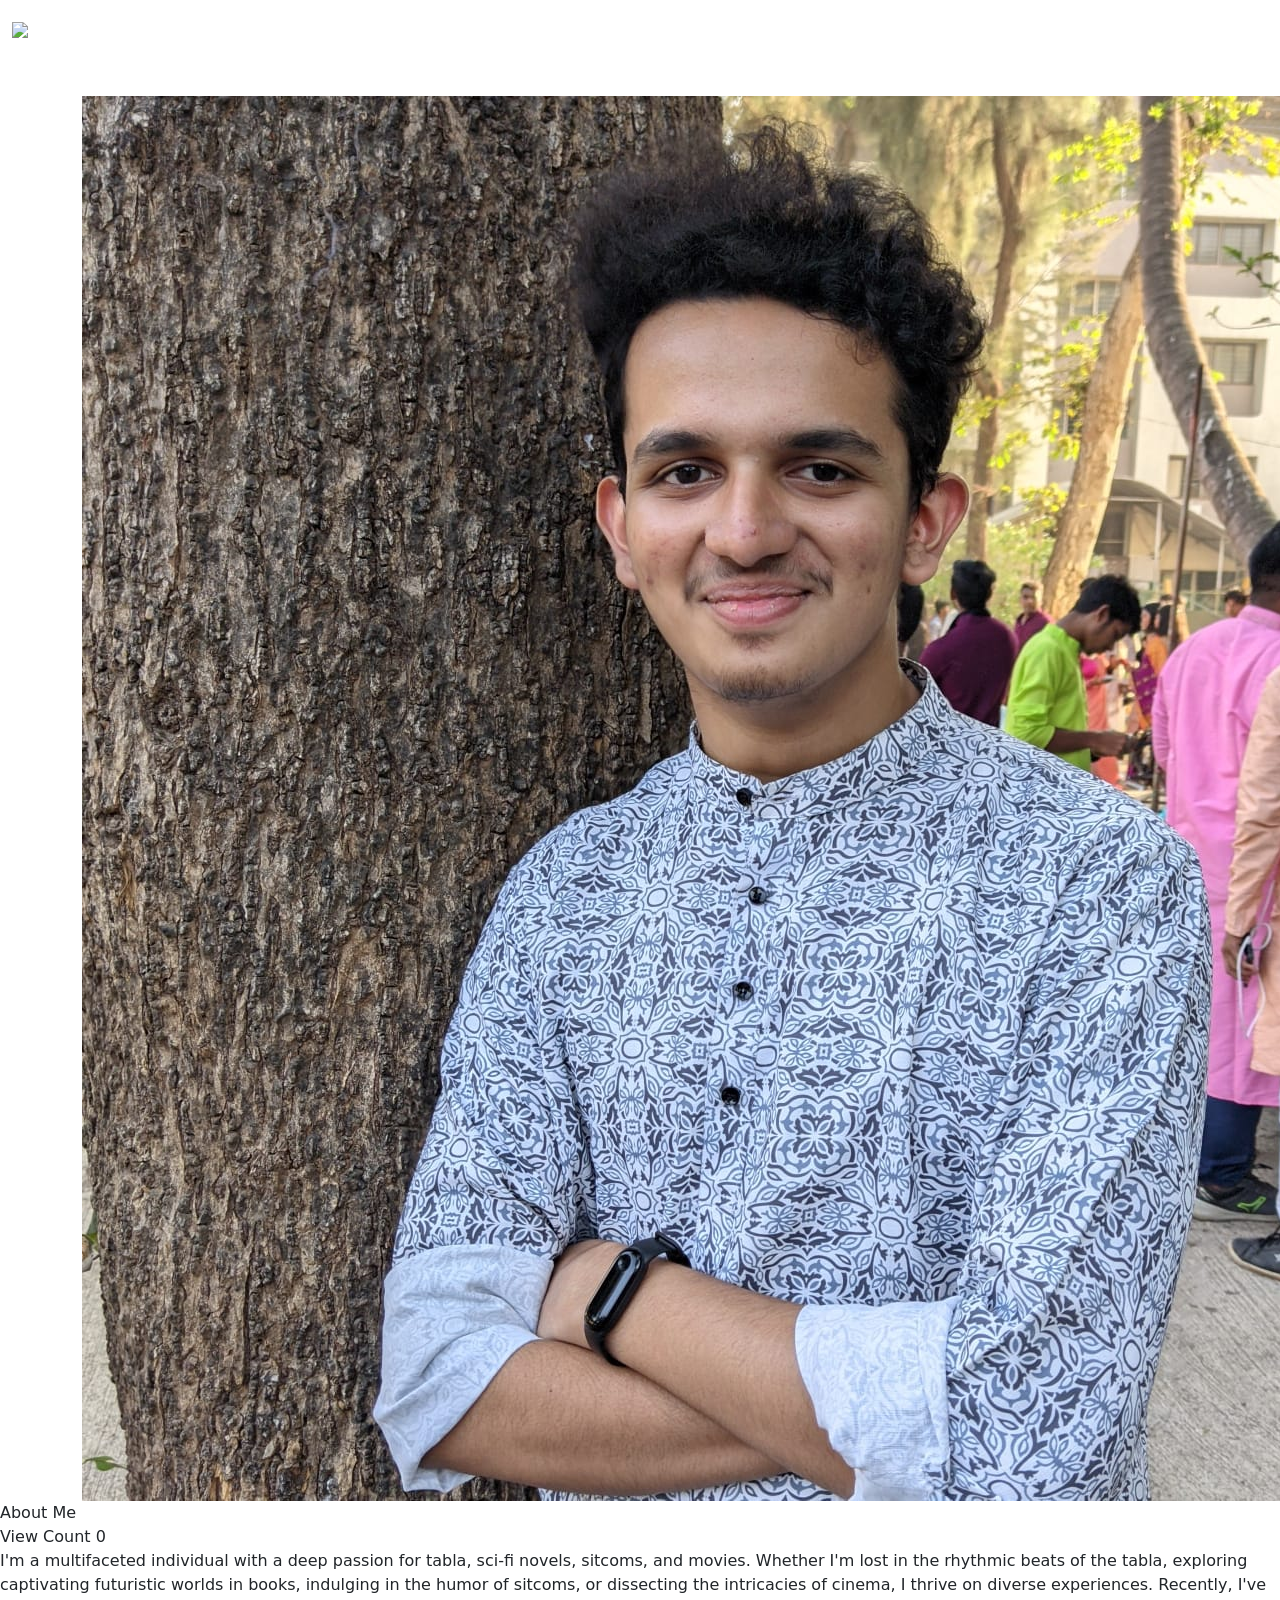
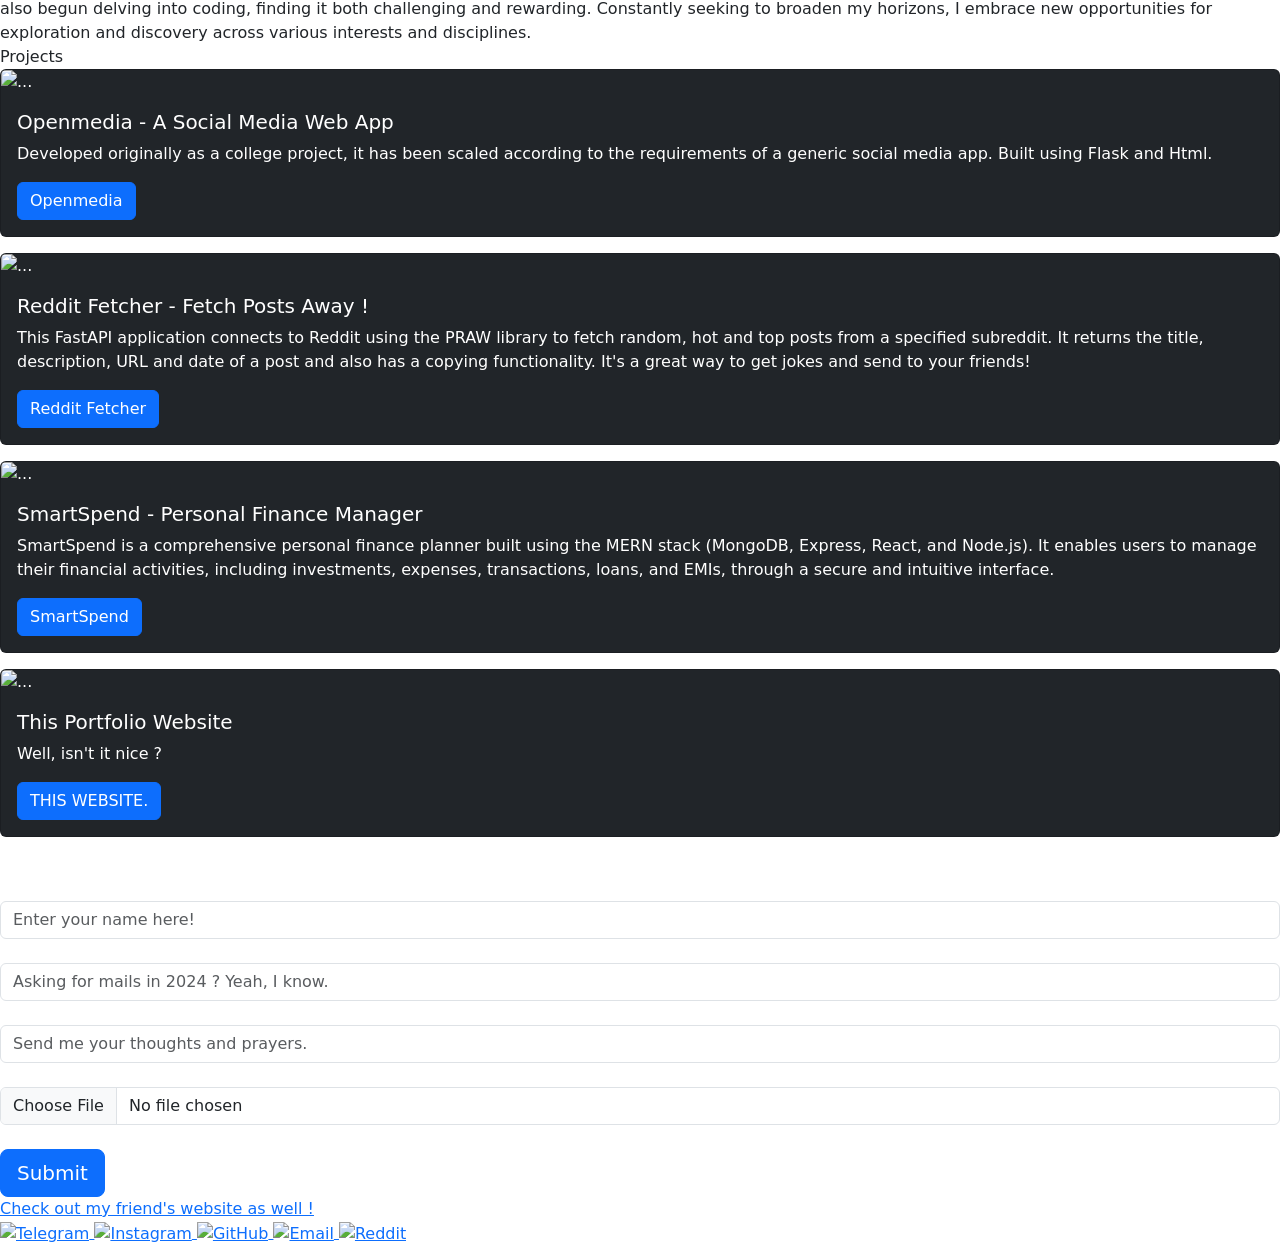
==== index.html @ b53cb377 "images : fixed broken profile" ====
<!DOCTYPE html>
<html lang="en">
<head>
    <meta charset="utf-8">
    <meta name="viewport" content="width=device-width, initial-scale=1">
    <title>Sairaj Pai - Portfolio</title>
    <link rel="icon" type="image/x-icon" href="images/favicon.png">
    <link href="https://cdn.jsdelivr.net/npm/bootstrap@5.3.3/dist/css/bootstrap.min.css" rel="stylesheet" integrity="sha384-QWTKZyjpPEjISv5WaRU9OFeRpok6YctnYmDr5pNlyT2bRjXh0JMhjY6hW+ALEwIH" crossorigin="anonymous">
    <link rel="stylesheet" href="css/style.css">
    <link rel="preconnect" href="https://fonts.googleapis.com">
    <link rel="preconnect" href="https://fonts.gstatic.com" crossorigin>
    <link href="https://fonts.googleapis.com/css2?family=Raleway:ital,wght@0,100..900;1,100..900&display=swap" rel="stylesheet">
    <link href="https://unpkg.com/aos@2.3.1/dist/aos.css" rel="stylesheet">
  </head>
<body>
    <nav class="navbar navbar-expand-lg navbar-dark fixed-top">
        <div class="container-fluid">
            <a class="navbar-brand navbar-dark" href="#"><img src="images/favicon.png" style="width: 80px; height: auto; padding: right 10px;"> Sairaj Pai's Portfolio</a>
            <button class="navbar-toggler" type="button" data-bs-toggle="collapse" data-bs-target="#navbarSupportedContent" aria-controls="navbarSupportedContent" aria-expanded="false" aria-label="Toggle navigation">
                <span class="navbar-toggler-icon"></span>
            </button>
            <div class="collapse navbar-collapse" id="navbarSupportedContent">
                <ul class="navbar-nav ms-auto mb-3 mb-lg-0">
                    <li class="nav-item">
                        <a class="nav-link" href="#projects">Projects</a>
                    </li>
                    <li class="nav-item">
                      <a class="nav-link" href="#contact">Contact</a>
                  </li>
                </ul>
            </div>
        </div>
    </nav>
    
    <div class="container mt-5 pt-5">
        <div class="d-flex align-items-center">
            <img class="profile me-3" src="images/profile.jpeg" alt="Profile">
            <div class="typing-container">
                I am <span class="typed-text"></span> 
                <span class="cursor"></span>
            </div>
        </div>
    </div>

    <div class="aboutme-container">
        <div data-aos="zoom-in" class="aboutme"> About Me</div>
        <div class="visitcounter">
					<span class="visitcounter-label">View Count </span>
					<span class="visitcounter-count" id="visitcount">0</span>
				</div>
        <div class="description">
            I'm a multifaceted individual with a deep passion for tabla, sci-fi novels, sitcoms, and movies. Whether I'm lost in the rhythmic beats of the tabla, exploring captivating futuristic worlds in books, indulging in the humor of sitcoms, or dissecting the intricacies of cinema, I thrive on diverse experiences. Recently, I've also begun delving into coding, finding it both challenging and rewarding. Constantly seeking to broaden my horizons, I embrace new opportunities for exploration and discovery across various interests and disciplines. 
        </div>
    </div>

    <div class="projects-container" id="projects">
        <div data-aos="fade-up" class="projects-title"> Projects </div>
        <div data-aos="fade-up" class="card text-white bg-dark mb-3">
            <img src="images/openmedia.png" class="card-img-top cardimage" alt="...">
            <div class="card-body">
              <h5 class="card-title">Openmedia - A Social Media Web App</h5>
              <p class="card-text">Developed originally as a college project, it has been scaled according to the requirements of a generic social media app. Built using Flask and Html.</p>
              <a href="https://openmedia-e0gvb8fzbnexafd8.centralus-01.azurewebsites.net/" class="btn btn-primary stretched-link">Openmedia</a>
            </div>
          </div>

          <div data-aos="fade-up" class="card text-white bg-dark mb-3">
            <img src="images/redditfetcher.png" class="card-img-top cardimage" alt="...">
            <div class="card-body">
              <h5 class="card-title">Reddit Fetcher - Fetch Posts Away !</h5>
              <p class="card-text"> This FastAPI application connects to Reddit using the PRAW library to fetch random, hot and top posts from a specified subreddit. It returns the title, description, URL and date of a post and also has a copying functionality. It's a great way to get jokes and send to your friends!</p>
              <a href="https://sairaj.tabcat.live/redditapi.html" class="btn btn-primary stretched-link"> Reddit Fetcher</a>
            </div>
          </div>

          <div data-aos="fade-up" class="card text-white bg-dark mb-3">
            <img src="images/smartspend1.png" class="card-img-top cardimage" alt="...">
            <div class="card-body">
              <h5 class="card-title">SmartSpend - Personal Finance Manager</h5>
              <p class="card-text">SmartSpend is a comprehensive personal finance planner built using the MERN stack (MongoDB, Express, React, and Node.js). It enables users to manage their financial activities, including investments, expenses, transactions, loans, and EMIs, through a secure and intuitive interface.</p>
              <a href="https://smartspend-h6cxb0dng5ardeef.centralindia-01.azurewebsites.net/" class="btn btn-primary stretched-link"> SmartSpend </a>
            </div>
          </div>

          <div data-aos="fade-up" class="card text-white bg-dark mb-3">
            <img src="images/websitepic.png" class="card-img-top cardimage" alt="...">
            <div class="card-body">
              <h5 class="card-title">This Portfolio Website</h5>
              <p class="card-text">Well, isn't it nice ?</p>
              <a href="https://sairaj.tabcat.live" class="btn btn-primary stretched-link"> THIS WEBSITE.</a>   
            </div>
          </div>

    </div>

    <div class="contents-container text-white " id="contact">
        <div class="contents-title" data-aos="zoom-in"> Contact </div>
        <form name="myForm" onsubmit="validateForm(); return false">
        <div class="form-row">
          <div class="col-auto text-start">
            <label for="validationDefault01">Name</label>
            <input type="text" class="form-control text-start" id="name" placeholder="Enter your name here!"required>
          </div>
          <div class="col-auto text-start">
            <label for="validationDefault02">Email</label>
            <input type="email" class="form-control text-start" id="email" placeholder="Asking for mails in 2024 ? Yeah, I know.">
          </div>
          </div>
          <div class="form-group text-start">
            <label for="exampleFormControlInput1">Message</label>
            <input type="text" class="form-control text-start" id="message" placeholder="Send me your thoughts and prayers."required>
          </div>
          <div class="form-group text-start">
            <label for="file"> Attach a File </label>
            <input type="file" class="form-control text-start" id="filename" name="filename" placeholder="Send me any documents to review!">
          </div>
          <br>
          <input class="submitbutton btn btn-primary btn-lg btn-block" type="submit" value="Submit">
        </form>
    </div>

        <footer class="socialmedia-tray">
          <div class="website-mention">
            <a href="https://frost2k5.is-a.dev"> Check out my friend's website as well !</a>
          </div>
          <div class="socialmedia-icons">
            <a href="https://t.me/relativesciencx">
              <img src="images/teleicon.svg" alt="Telegram">
            </a>
            <a href="https://instagram.com/the.tablaplayer" target="_blank" rel="noopener noreferrer">
              <img src="images/instaicon.svg" alt="Instagram">
            </a>
            <a href="https://github.com/gegendepressed" target="_blank" rel="noopener noreferrer">
              <img src="images/giticon.svg" alt="GitHub">
            </a>
            <a href="mailto:sairaj09pai@gmail.com">
              <img src="images/mailicon.svg" alt="Email">
            </a>
            <a href="https://reddit.com/u/thetablaplayer" target="_blank" rel="noopener noreferrer">
              <img src="images/redditicon.svg" alt="Reddit">
            </a>
          </div>

        </footer>
        

    <script src="https://unpkg.com/aos@2.3.1/dist/aos.js"></script>
      <script>
        AOS.init();
      </script>
    <script src="js/script.js"></script>
    <script src="https://cdn.jsdelivr.net/npm/bootstrap@5.3.3/dist/js/bootstrap.bundle.min.js" integrity="sha384-YvpcrYf0tY3lHB60NNkmXc5s9fDVZLESaAA55NDzOxhy9GkcIdslK1eN7N6jIeHz" crossorigin="anonymous"></script></body>
</html>
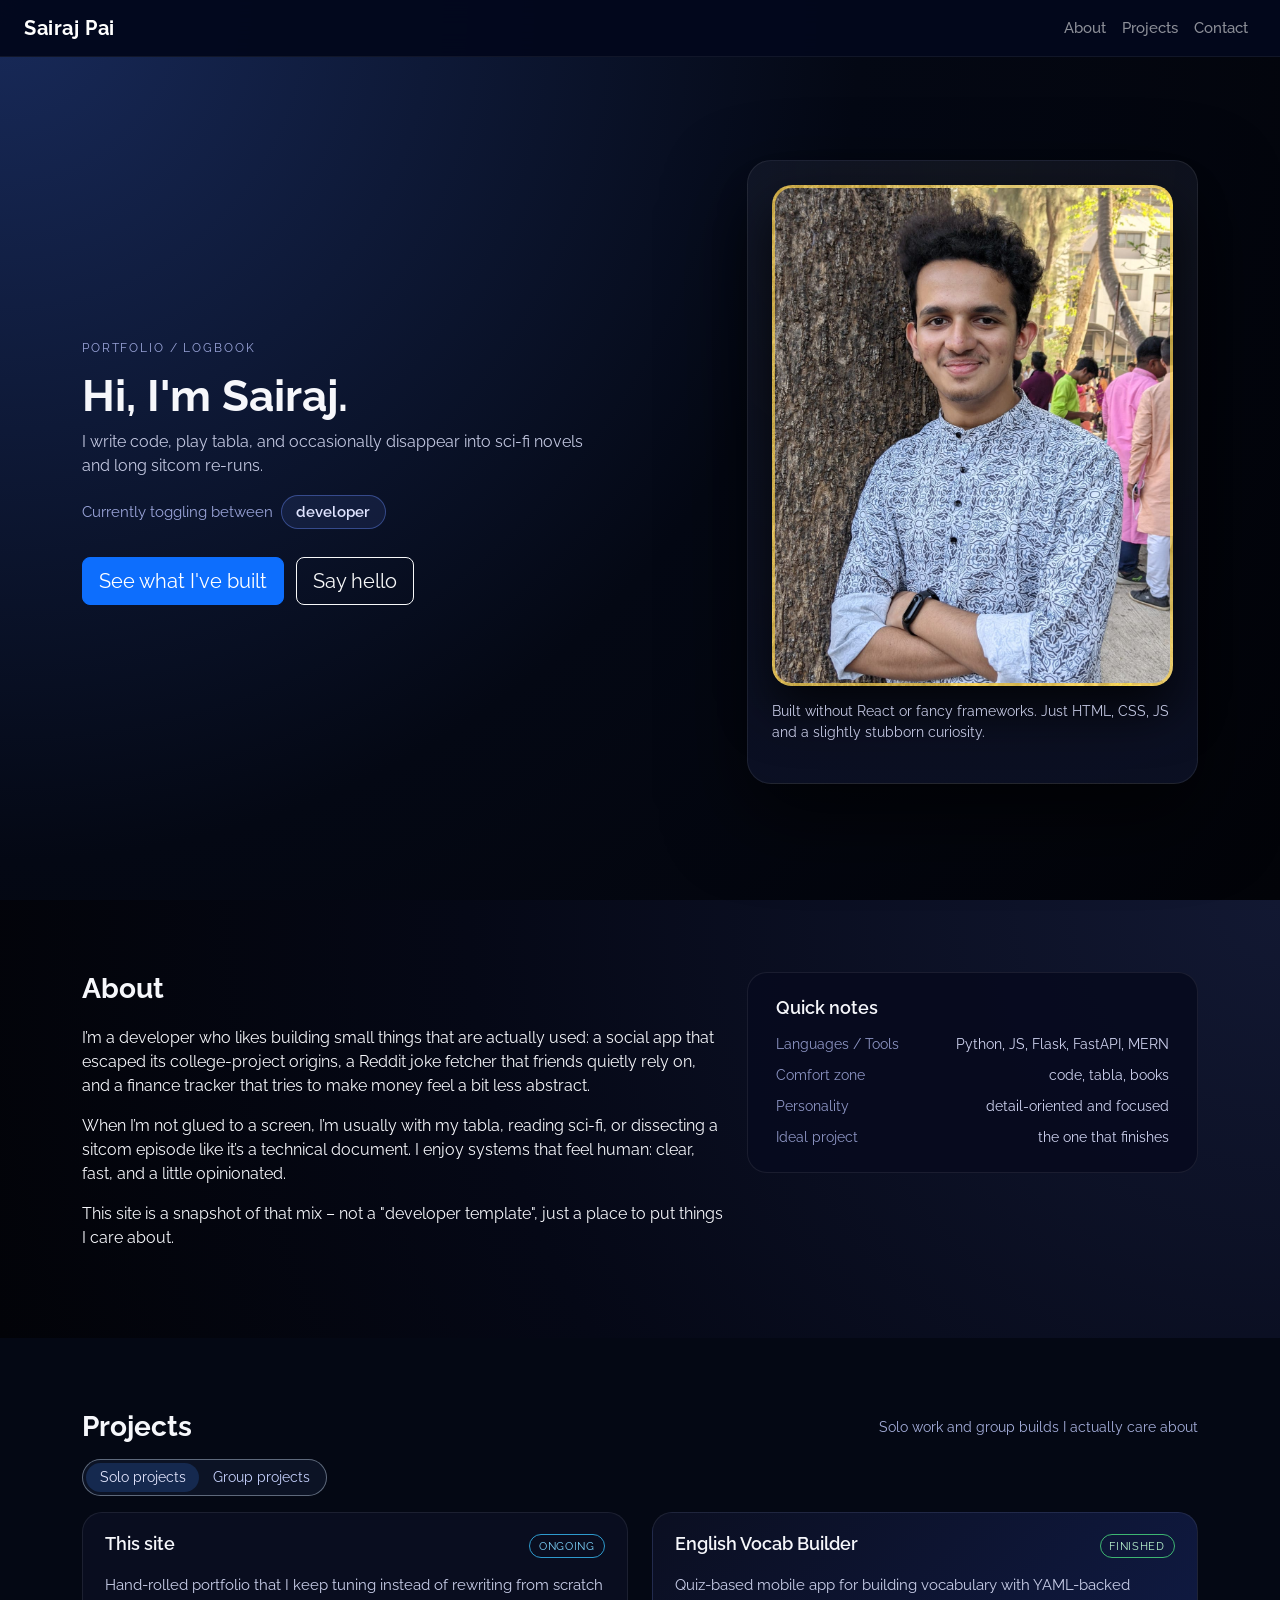
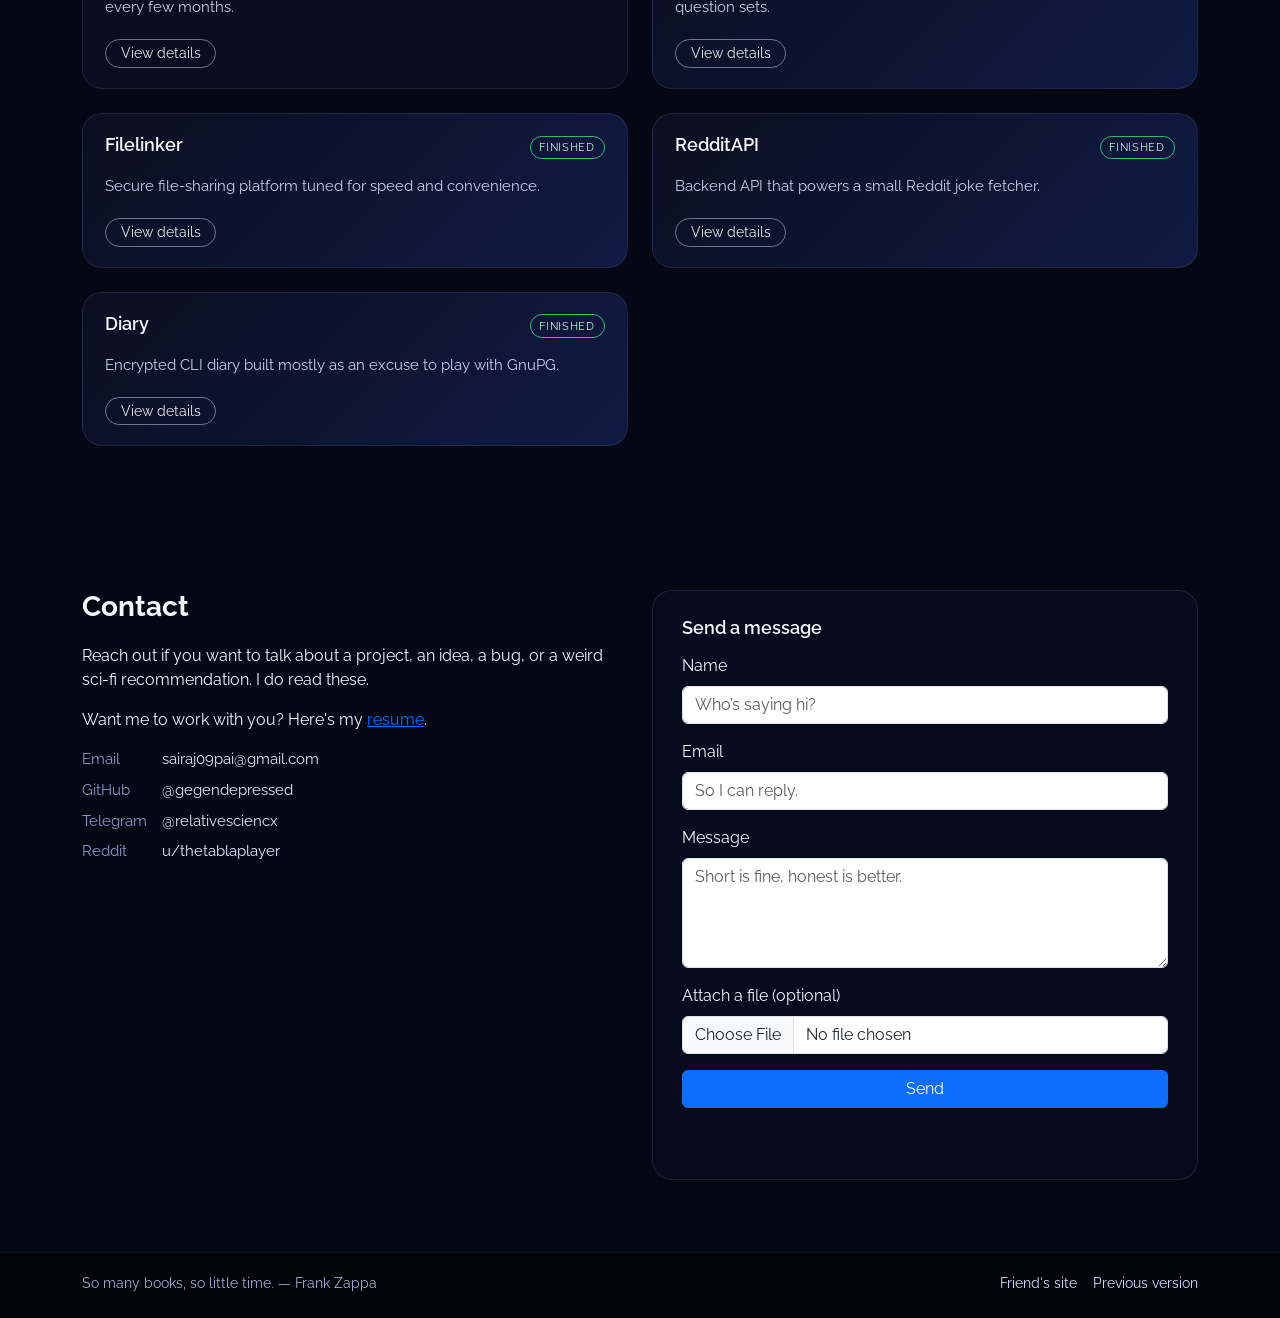
==== commit 22d2071f: "modernised look, messages to be fixed later" ====
--- a/index.html
+++ b/index.html
@@ -1,153 +1,327 @@
 <!DOCTYPE html>
 <html lang="en">
 <head>
-    <meta charset="utf-8">
-    <meta name="viewport" content="width=device-width, initial-scale=1">
-    <title>Sairaj Pai - Portfolio</title>
-    <link rel="icon" type="image/x-icon" href="images/favicon.png">
-    <link href="https://cdn.jsdelivr.net/npm/bootstrap@5.3.3/dist/css/bootstrap.min.css" rel="stylesheet" integrity="sha384-QWTKZyjpPEjISv5WaRU9OFeRpok6YctnYmDr5pNlyT2bRjXh0JMhjY6hW+ALEwIH" crossorigin="anonymous">
-    <link rel="stylesheet" href="css/style.css">
-    <link rel="preconnect" href="https://fonts.googleapis.com">
-    <link rel="preconnect" href="https://fonts.gstatic.com" crossorigin>
-    <link href="https://fonts.googleapis.com/css2?family=Raleway:ital,wght@0,100..900;1,100..900&display=swap" rel="stylesheet">
-    <link href="https://unpkg.com/aos@2.3.1/dist/aos.css" rel="stylesheet">
-  </head>
+  <meta charset="utf-8" />
+  <meta name="viewport" content="width=device-width, initial-scale=1" />
+  <title>Sairaj Pai</title>
+  <link rel="icon" type="image/x-icon" href="old/v2/images/favicon.png" />
+
+  <!-- Fonts & CSS -->
+  <link rel="preconnect" href="https://fonts.googleapis.com" />
+  <link rel="preconnect" href="https://fonts.gstatic.com" crossorigin />
+  <link href="https://fonts.googleapis.com/css2?family=Raleway:wght@300;400;600;700&display=swap" rel="stylesheet" />
+  <link href="https://cdn.jsdelivr.net/npm/bootstrap@5.3.3/dist/css/bootstrap.min.css" rel="stylesheet" crossorigin="anonymous" />
+  <link rel="stylesheet" href="css/main.css" />
+</head>
 <body>
-    <nav class="navbar navbar-expand-lg navbar-dark fixed-top">
-        <div class="container-fluid">
-            <a class="navbar-brand navbar-dark" href="#"><img src="images/favicon.png" style="width: 80px; height: auto; padding: right 10px;"> Sairaj Pai's Portfolio</a>
-            <button class="navbar-toggler" type="button" data-bs-toggle="collapse" data-bs-target="#navbarSupportedContent" aria-controls="navbarSupportedContent" aria-expanded="false" aria-label="Toggle navigation">
-                <span class="navbar-toggler-icon"></span>
-            </button>
-            <div class="collapse navbar-collapse" id="navbarSupportedContent">
-                <ul class="navbar-nav ms-auto mb-3 mb-lg-0">
-                    <li class="nav-item">
-                        <a class="nav-link" href="#projects">Projects</a>
-                    </li>
-                    <li class="nav-item">
-                      <a class="nav-link" href="#contact">Contact</a>
-                  </li>
-                </ul>
+  <header class="sp-header">
+    <nav class="navbar navbar-expand-md navbar-dark sp-navbar fixed-top">
+      <div class="container-fluid px-3 px-md-4">
+        <a class="navbar-brand" href="#top">Sairaj Pai</a>
+        <button class="navbar-toggler" type="button" data-bs-toggle="collapse" data-bs-target="#navContent" aria-controls="navContent" aria-expanded="false" aria-label="Toggle navigation">
+          <span class="navbar-toggler-icon"></span>
+        </button>
+        <div class="collapse navbar-collapse" id="navContent">
+          <ul class="navbar-nav ms-auto mb-2 mb-md-0">
+            <li class="nav-item"><a class="nav-link" href="#about">About</a></li>
+            <li class="nav-item"><a class="nav-link" href="#work">Projects</a></li>
+            <li class="nav-item"><a class="nav-link" href="#contact">Contact</a></li>
+          </ul>
+        </div>
+      </div>
+    </nav>
+
+    <section id="top" class="sp-hero container">
+      <div class="row align-items-center g-4">
+        <div class="col-12 col-md-6 text-center text-md-start">
+          <p class="sp-eyebrow">portfolio / logbook</p>
+          <h1 class="sp-hero-title">Hi, I'm Sairaj.</h1>
+          <p class="sp-hero-subtitle">
+            I write code, play tabla, and occasionally disappear into sci‑fi novels and long sitcom re‑runs.
+          </p>
+          <p class="sp-hero-rotator">
+            <span class="sp-hero-label">Currently toggling between</span>
+            <span class="sp-hero-chip" id="identity-rotator">developer</span>
+          </p>
+          <div class="sp-hero-actions">
+            <a href="#work" class="btn btn-primary btn-lg">See what I've built</a>
+            <a href="#contact" class="btn btn-outline-light btn-lg">Say hello</a>
+          </div>
+        </div>
+        <div class="col-12 col-md-5 offset-md-1">
+          <div class="sp-portrait-card">
+            <div class="sp-portrait"></div>
+            <p class="sp-portrait-note">
+              Built without React or fancy frameworks. Just HTML, CSS, JS and a slightly stubborn curiosity.
+            </p>
+          </div>
+        </div>
+      </div>
+    </section>
+  </header>
+
+  <main>
+    <section id="about" class="sp-section sp-section-alt">
+      <div class="container">
+        <div class="row g-4 align-items-start">
+          <div class="col-12 col-lg-7">
+            <h2 class="sp-section-title">About</h2>
+            <p>
+              I’m a developer who likes building small things that are actually used: a social app that escaped its
+              college‑project origins, a Reddit joke fetcher that friends quietly rely on, and a finance tracker that
+              tries to make money feel a bit less abstract.
+            </p>
+            <p>
+              When I’m not glued to a screen, I’m usually with my tabla, reading sci‑fi, or dissecting a sitcom episode
+              like it’s a technical document. I enjoy systems that feel human: clear, fast, and a little opinionated.
+            </p>
+            <p>
+              This site is a snapshot of that mix – not a "developer template", just a place to put things I care
+              about.
+            </p>
+          </div>
+          <div class="col-12 col-lg-5">
+            <div class="sp-facts-card">
+              <h3 class="sp-facts-title">Quick notes</h3>
+              <ul class="sp-facts-list">
+                <li><span>Languages / Tools</span><span>Python, JS, Flask, FastAPI, MERN</span></li>
+                <li><span>Comfort zone</span><span>code, tabla, books</span></li>
+                <li><span>Personality</span><span>detail‑oriented and focused</span></li>
+                <li><span>Ideal project</span><span>the one that finishes</span></li>
+              </ul>
             </div>
-        </div>
-    </nav>
-    
-    <div class="container mt-5 pt-5">
-        <div class="d-flex align-items-center">
-            <img class="profile me-3" src="images/profile.jpeg" alt="Profile">
-            <div class="typing-container">
-                I am <span class="typed-text"></span> 
-                <span class="cursor"></span>
+          </div>
+        </div>
+      </div>
+    </section>
+
+    <section id="work" class="sp-section">
+      <div class="container">
+        <div class="d-flex justify-content-between align-items-center mb-3 flex-wrap gap-2">
+          <h2 class="sp-section-title mb-0">Projects</h2>
+          <span class="sp-section-tag">Solo work and group builds I actually care about</span>
+        </div>
+
+        <div class="sp-project-toggle mb-3">
+          <button type="button" class="sp-toggle-btn sp-toggle-btn--active" data-target="solo">Solo projects</button>
+          <button type="button" class="sp-toggle-btn" data-target="group">Group projects</button>
+        </div>
+
+        <div class="sp-project-slider">
+          <div id="projects-solo" class="sp-project-group sp-project-group--active">
+            <div class="row g-4">
+              <div class="col-12 col-md-6">
+                <article class="sp-project-card sp-project-card--subtle sp-project-card--clickable" data-project-id="this-site">
+                  <header class="sp-project-header">
+                    <h3 class="sp-project-title">This site</h3>
+                    <span class="sp-status-pill sp-status-pill--ongoing">Ongoing</span>
+                  </header>
+                  <p class="sp-project-body">
+                    Hand-rolled portfolio that I keep tuning instead of rewriting from scratch every few months.
+                  </p>
+                  <button type="button" class="sp-project-open">View details</button>
+                </article>
+              </div>
+
+              <div class="col-12 col-md-6">
+                <article class="sp-project-card sp-project-card--clickable" data-project-id="english-vocab">
+                  <header class="sp-project-header">
+                    <h3 class="sp-project-title">English Vocab Builder</h3>
+                    <span class="sp-status-pill sp-status-pill--finished">Finished</span>
+                  </header>
+                  <p class="sp-project-body">
+                    Quiz-based mobile app for building vocabulary with YAML-backed question sets.
+                  </p>
+                  <button type="button" class="sp-project-open">View details</button>
+                </article>
+              </div>
+
+              <div class="col-12 col-md-6">
+                <article class="sp-project-card sp-project-card--clickable" data-project-id="filelinker">
+                  <header class="sp-project-header">
+                    <h3 class="sp-project-title">Filelinker</h3>
+                    <span class="sp-status-pill sp-status-pill--finished">Finished</span>
+                  </header>
+                  <p class="sp-project-body">
+                    Secure file-sharing platform tuned for speed and convenience.
+                  </p>
+                  <button type="button" class="sp-project-open">View details</button>
+                </article>
+              </div>
+
+              <div class="col-12 col-md-6">
+                <article class="sp-project-card sp-project-card--clickable" data-project-id="redditapi">
+                  <header class="sp-project-header">
+                    <h3 class="sp-project-title">RedditAPI</h3>
+                    <span class="sp-status-pill sp-status-pill--finished">Finished</span>
+                  </header>
+                  <p class="sp-project-body">
+                    Backend API that powers a small Reddit joke fetcher.
+                  </p>
+                  <button type="button" class="sp-project-open">View details</button>
+                </article>
+              </div>
+
+              <div class="col-12 col-md-6">
+                <article class="sp-project-card sp-project-card--clickable" data-project-id="diary">
+                  <header class="sp-project-header">
+                    <h3 class="sp-project-title">Diary</h3>
+                    <span class="sp-status-pill sp-status-pill--finished">Finished</span>
+                  </header>
+                  <p class="sp-project-body">
+                    Encrypted CLI diary built mostly as an excuse to play with GnuPG.
+                  </p>
+                  <button type="button" class="sp-project-open">View details</button>
+                </article>
+              </div>
             </div>
-        </div>
+          </div>
+
+          <div id="projects-group" class="sp-project-group">
+            <div class="row g-4">
+              <div class="col-12 col-md-6">
+                <article class="sp-project-card sp-project-card--clickable" data-project-id="readnexus">
+                  <header class="sp-project-header">
+                    <h3 class="sp-project-title">ReadNexus</h3>
+                    <span class="sp-status-pill sp-status-pill--finished">Finished</span>
+                  </header>
+                  <p class="sp-project-body">
+                    Book recommendation system built over a large catalogue using semantic search and collaborative
+                    filtering.
+                  </p>
+                  <button type="button" class="sp-project-open">View details</button>
+                </article>
+              </div>
+
+              <div class="col-12 col-md-6">
+                <article class="sp-project-card sp-project-card--clickable" data-project-id="exposehost">
+                  <header class="sp-project-header">
+                    <h3 class="sp-project-title">ExposeHost</h3>
+                    <span class="sp-status-pill sp-status-pill--ongoing">Ongoing</span>
+                  </header>
+                  <p class="sp-project-body">
+                    Coming soon.
+                  </p>
+                  <button type="button" class="sp-project-open">View details</button>
+                </article>
+              </div>
+
+              <div class="col-12 col-md-6">
+                <article class="sp-project-card sp-project-card--clickable" data-project-id="smartspend">
+                  <header class="sp-project-header">
+                    <h3 class="sp-project-title">SmartSpend</h3>
+                    <span class="sp-status-pill sp-status-pill--finished">Finished</span>
+                  </header>
+                  <p class="sp-project-body">
+                    Group-built personal finance manager with a MERN stack backend and real-time UI.
+                  </p>
+                  <button type="button" class="sp-project-open">View details</button>
+                </article>
+              </div>
+
+              <div class="col-12 col-md-6">
+                <article class="sp-project-card sp-project-card--clickable" data-project-id="openmedia">
+                  <header class="sp-project-header">
+                    <h3 class="sp-project-title">Openmedia</h3>
+                    <span class="sp-status-pill sp-status-pill--finished">Finished</span>
+                  </header>
+                  <p class="sp-project-body">
+                    Media management and social app that started in college and refused to stay a toy.
+                  </p>
+                  <button type="button" class="sp-project-open">View details</button>
+                </article>
+              </div>
+            </div>
+          </div>
+        </div>
+      </div>
+    </section>
+
+    <section id="contact" class="sp-section">
+      <div class="container">
+        <div class="row g-4">
+          <div class="col-12 col-lg-6">
+            <h2 class="sp-section-title">Contact</h2>
+            <p>
+              Reach out if you want to talk about a project, an idea, a bug, or a weird sci‑fi recommendation. I do
+              read these.
+            </p>
+            <p class="sp-contact-resume">
+              Want me to work with you? Here's my <a href="assets/Sairaj_Pai-Resume.pdf" target="_blank" rel="noopener noreferrer">resume</a>.
+            </p>
+            <ul class="sp-contact-list">
+              <li><span>Email</span><a href="mailto:sairaj09pai@gmail.com">sairaj09pai@gmail.com</a></li>
+              <li><span>GitHub</span><a href="https://github.com/gegendepressed" target="_blank" rel="noopener noreferrer">@gegendepressed</a></li>
+              <li><span>Telegram</span><a href="https://t.me/relativesciencx" target="_blank" rel="noopener noreferrer">@relativesciencx</a></li>
+              <li><span>Reddit</span><a href="https://reddit.com/u/thetablaplayer" target="_blank" rel="noopener noreferrer">u/thetablaplayer</a></li>
+            </ul>
+          </div>
+          <div class="col-12 col-lg-6">
+            <div class="sp-form-card">
+              <h3 class="sp-form-title">Send a message</h3>
+              <form id="contact-form" novalidate>
+                <div class="mb-3">
+                  <label for="name" class="form-label">Name</label>
+                  <input type="text" id="name" name="name" class="form-control" placeholder="Who’s saying hi?" required />
+                </div>
+                <div class="mb-3">
+                  <label for="email" class="form-label">Email</label>
+                  <input type="email" id="email" name="email" class="form-control" placeholder="So I can reply." />
+                </div>
+                <div class="mb-3">
+                  <label for="message" class="form-label">Message</label>
+                  <textarea id="message" name="message" rows="4" class="form-control" placeholder="Short is fine, honest is better." required></textarea>
+                </div>
+                <div class="mb-3">
+                  <label for="file" class="form-label">Attach a file (optional)</label>
+                  <input type="file" id="file" name="file" class="form-control" />
+                </div>
+                <button type="submit" class="btn btn-primary w-100" id="contact-submit">Send</button>
+                <p class="sp-form-status" id="form-status" aria-live="polite"></p>
+              </form>
+            </div>
+          </div>
+        </div>
+      </div>
+    </section>
+  </main>
+
+  <div class="sp-modal-backdrop" id="project-modal" hidden>
+    <div class="sp-modal" role="dialog" aria-modal="true" aria-labelledby="project-modal-title">
+      <button type="button" class="sp-modal-close" id="project-modal-close" aria-label="Close project details">×</button>
+      <header class="sp-modal-header">
+        <h2 id="project-modal-title" class="sp-modal-title"></h2>
+        <span id="project-modal-status" class="sp-status-pill"></span>
+      </header>
+      <div class="sp-modal-main">
+        <div class="sp-modal-info">
+          <p id="project-modal-period" class="sp-modal-period"></p>
+          <p id="project-modal-tech" class="sp-modal-tech"></p>
+          <ul id="project-modal-points" class="sp-modal-list"></ul>
+          <div class="sp-modal-actions">
+            <a id="project-modal-live" class="btn btn-sm btn-primary" href="#" target="_blank" rel="noopener noreferrer" hidden>Open live app</a>
+            <a id="project-modal-code" class="btn btn-sm btn-outline-light" href="#" target="_blank" rel="noopener noreferrer" hidden>View code</a>
+            <a id="project-modal-extra" class="btn btn-sm btn-outline-light" href="#" target="_blank" rel="noopener noreferrer" hidden>Project page</a>
+          </div>
+        </div>
+        <div id="project-modal-frame-wrapper" class="sp-modal-frame-wrapper" hidden>
+          <iframe id="project-modal-frame" title="Project preview" loading="lazy"></iframe>
+        </div>
+      </div>
     </div>
-
-    <div class="aboutme-container">
-        <div data-aos="zoom-in" class="aboutme"> About Me</div>
-        <div class="visitcounter">
-					<span class="visitcounter-label">View Count </span>
-					<span class="visitcounter-count" id="visitcount">0</span>
-				</div>
-        <div class="description">
-            I'm a multifaceted individual with a deep passion for tabla, sci-fi novels, sitcoms, and movies. Whether I'm lost in the rhythmic beats of the tabla, exploring captivating futuristic worlds in books, indulging in the humor of sitcoms, or dissecting the intricacies of cinema, I thrive on diverse experiences. Recently, I've also begun delving into coding, finding it both challenging and rewarding. Constantly seeking to broaden my horizons, I embrace new opportunities for exploration and discovery across various interests and disciplines. 
-        </div>
+  </div>
+
+  <footer class="sp-footer">
+    <div class="container d-flex flex-column flex-md-row align-items-center justify-content-between gap-3">
+      <p class="mb-0 sp-footer-text" id="footer-quote"></p>
+      <div class="sp-footer-links">
+        <a href="https://frost2k5.is-a.dev" target="_blank" rel="noopener noreferrer">Friend's site</a>
+        <a href="/old/v2/index.html" target="_blank" rel="noopener noreferrer">Previous version</a>
+      </div>
     </div>
-
-    <div class="projects-container" id="projects">
-        <div data-aos="fade-up" class="projects-title"> Projects </div>
-        <div data-aos="fade-up" class="card text-white bg-dark mb-3">
-            <img src="images/openmedia.png" class="card-img-top cardimage" alt="...">
-            <div class="card-body">
-              <h5 class="card-title">Openmedia - A Social Media Web App</h5>
-              <p class="card-text">Developed originally as a college project, it has been scaled according to the requirements of a generic social media app. Built using Flask and Html.</p>
-              <a href="https://openmedia-e0gvb8fzbnexafd8.centralus-01.azurewebsites.net/" class="btn btn-primary stretched-link">Openmedia</a>
-            </div>
-          </div>
-
-          <div data-aos="fade-up" class="card text-white bg-dark mb-3">
-            <img src="images/redditfetcher.png" class="card-img-top cardimage" alt="...">
-            <div class="card-body">
-              <h5 class="card-title">Reddit Fetcher - Fetch Posts Away !</h5>
-              <p class="card-text"> This FastAPI application connects to Reddit using the PRAW library to fetch random, hot and top posts from a specified subreddit. It returns the title, description, URL and date of a post and also has a copying functionality. It's a great way to get jokes and send to your friends!</p>
-              <a href="https://sairaj.tabcat.live/redditapi.html" class="btn btn-primary stretched-link"> Reddit Fetcher</a>
-            </div>
-          </div>
-
-          <div data-aos="fade-up" class="card text-white bg-dark mb-3">
-            <img src="images/smartspend1.png" class="card-img-top cardimage" alt="...">
-            <div class="card-body">
-              <h5 class="card-title">SmartSpend - Personal Finance Manager</h5>
-              <p class="card-text">SmartSpend is a comprehensive personal finance planner built using the MERN stack (MongoDB, Express, React, and Node.js). It enables users to manage their financial activities, including investments, expenses, transactions, loans, and EMIs, through a secure and intuitive interface.</p>
-              <a href="https://smartspend-h6cxb0dng5ardeef.centralindia-01.azurewebsites.net/" class="btn btn-primary stretched-link"> SmartSpend </a>
-            </div>
-          </div>
-
-          <div data-aos="fade-up" class="card text-white bg-dark mb-3">
-            <img src="images/websitepic.png" class="card-img-top cardimage" alt="...">
-            <div class="card-body">
-              <h5 class="card-title">This Portfolio Website</h5>
-              <p class="card-text">Well, isn't it nice ?</p>
-              <a href="https://sairaj.tabcat.live" class="btn btn-primary stretched-link"> THIS WEBSITE.</a>   
-            </div>
-          </div>
-
-    </div>
-
-    <div class="contents-container text-white " id="contact">
-        <div class="contents-title" data-aos="zoom-in"> Contact </div>
-        <form name="myForm" onsubmit="validateForm(); return false">
-        <div class="form-row">
-          <div class="col-auto text-start">
-            <label for="validationDefault01">Name</label>
-            <input type="text" class="form-control text-start" id="name" placeholder="Enter your name here!"required>
-          </div>
-          <div class="col-auto text-start">
-            <label for="validationDefault02">Email</label>
-            <input type="email" class="form-control text-start" id="email" placeholder="Asking for mails in 2024 ? Yeah, I know.">
-          </div>
-          </div>
-          <div class="form-group text-start">
-            <label for="exampleFormControlInput1">Message</label>
-            <input type="text" class="form-control text-start" id="message" placeholder="Send me your thoughts and prayers."required>
-          </div>
-          <div class="form-group text-start">
-            <label for="file"> Attach a File </label>
-            <input type="file" class="form-control text-start" id="filename" name="filename" placeholder="Send me any documents to review!">
-          </div>
-          <br>
-          <input class="submitbutton btn btn-primary btn-lg btn-block" type="submit" value="Submit">
-        </form>
-    </div>
-
-        <footer class="socialmedia-tray">
-          <div class="website-mention">
-            <a href="https://frost2k5.is-a.dev"> Check out my friend's website as well !</a>
-          </div>
-          <div class="socialmedia-icons">
-            <a href="https://t.me/relativesciencx">
-              <img src="images/teleicon.svg" alt="Telegram">
-            </a>
-            <a href="https://instagram.com/the.tablaplayer" target="_blank" rel="noopener noreferrer">
-              <img src="images/instaicon.svg" alt="Instagram">
-            </a>
-            <a href="https://github.com/gegendepressed" target="_blank" rel="noopener noreferrer">
-              <img src="images/giticon.svg" alt="GitHub">
-            </a>
-            <a href="mailto:sairaj09pai@gmail.com">
-              <img src="images/mailicon.svg" alt="Email">
-            </a>
-            <a href="https://reddit.com/u/thetablaplayer" target="_blank" rel="noopener noreferrer">
-              <img src="images/redditicon.svg" alt="Reddit">
-            </a>
-          </div>
-
-        </footer>
-        
-
-    <script src="https://unpkg.com/aos@2.3.1/dist/aos.js"></script>
-      <script>
-        AOS.init();
-      </script>
-    <script src="js/script.js"></script>
-    <script src="https://cdn.jsdelivr.net/npm/bootstrap@5.3.3/dist/js/bootstrap.bundle.min.js" integrity="sha384-YvpcrYf0tY3lHB60NNkmXc5s9fDVZLESaAA55NDzOxhy9GkcIdslK1eN7N6jIeHz" crossorigin="anonymous"></script></body>
+  </footer>
+
+  <script src="https://cdn.jsdelivr.net/npm/bootstrap@5.3.3/dist/js/bootstrap.bundle.min.js" crossorigin="anonymous"></script>
+  <script src="js/main.js"></script>
+</body>
 </html>
--- a/css/main.css
+++ b/css/main.css
@@ -0,0 +1,567 @@
+body {
+  margin: 0;
+  font-family: "Raleway", system-ui, -apple-system, BlinkMacSystemFont, "Segoe UI", sans-serif;
+  background: #040814;
+  color: #f6f7fb;
+}
+
+.sp-header {
+  background: radial-gradient(circle at top left, #182a5a 0, #040814 55%, #020308 100%);
+  min-height: 100vh;
+  padding-top: 64px;
+}
+
+.sp-navbar {
+  background: rgba(3, 8, 29, 0.96);
+  backdrop-filter: blur(12px);
+  border-bottom: 1px solid rgba(255, 255, 255, 0.06);
+}
+
+.sp-navbar .navbar-brand {
+  font-weight: 700;
+  letter-spacing: 0.03em;
+}
+
+.sp-navbar .nav-link {
+  font-weight: 500;
+  font-size: 0.95rem;
+}
+
+.sp-hero {
+  padding-top: 96px;
+  padding-bottom: 96px;
+}
+
+.sp-eyebrow {
+  text-transform: uppercase;
+  letter-spacing: 0.15em;
+  color: #9aa4d9;
+  font-size: 0.78rem;
+  margin-bottom: 0.75rem;
+}
+
+.sp-hero-title {
+  font-size: clamp(2.4rem, 3.4vw, 3.2rem);
+  font-weight: 700;
+  margin-bottom: 0.5rem;
+}
+
+.sp-hero-subtitle {
+  font-size: 1.02rem;
+  max-width: 32rem;
+  color: #c2c7e0;
+}
+
+.sp-hero-rotator {
+  margin-top: 1rem;
+  display: flex;
+  flex-wrap: wrap;
+  align-items: center;
+  gap: 0.5rem;
+  font-size: 0.95rem;
+}
+
+.sp-hero-label {
+  color: #9aa4d9;
+}
+
+.sp-hero-chip {
+  background: rgba(105, 142, 255, 0.1);
+  border-radius: 999px;
+  padding: 0.3rem 0.9rem;
+  border: 1px solid rgba(105, 142, 255, 0.4);
+  font-weight: 600;
+  color: #e0e4ff;
+}
+
+.sp-hero-actions {
+  margin-top: 1.75rem;
+  display: flex;
+  flex-wrap: wrap;
+  gap: 0.75rem;
+}
+
+.sp-portrait-card {
+  background: radial-gradient(circle at top, rgba(255, 255, 255, 0.06), rgba(11, 16, 36, 0.96));
+  border-radius: 1.5rem;
+  border: 1px solid rgba(255, 255, 255, 0.08);
+  padding: 1.5rem;
+  box-shadow: 0 32px 80px rgba(0, 0, 0, 0.65);
+}
+
+.sp-portrait {
+  width: 100%;
+  aspect-ratio: 4 / 5;
+  border-radius: 1.25rem;
+  background-image: url("../old/v2/images/profile.jpeg");
+  background-size: cover;
+  background-position: center;
+  border: 3px solid rgba(252, 211, 77, 0.7);
+  box-shadow: 0 24px 50px rgba(0, 0, 0, 0.75);
+}
+
+.sp-portrait-note {
+  margin-top: 0.85rem;
+  font-size: 0.9rem;
+  color: #c4c8e3;
+}
+
+.sp-section {
+  padding: 72px 0;
+}
+
+.sp-section-alt {
+  background: radial-gradient(circle at top right, #121832 0, #050816 60%, #020308 100%);
+}
+
+.sp-section-title {
+  font-size: 1.75rem;
+  font-weight: 700;
+  margin-bottom: 1.25rem;
+}
+
+.sp-section-tag {
+  font-size: 0.9rem;
+  color: #a5aedb;
+}
+
+.sp-subsection-heading {
+  font-size: 1.1rem;
+  font-weight: 600;
+  margin-bottom: 0.75rem;
+  color: #cfd3ff;
+}
+
+.sp-facts-card {
+  background: rgba(7, 11, 30, 0.9);
+  border-radius: 1.25rem;
+  border: 1px solid rgba(255, 255, 255, 0.08);
+  padding: 1.5rem 1.75rem;
+}
+
+.sp-project-toggle {
+  display: inline-flex;
+  padding: 3px;
+  border-radius: 999px;
+  background: rgba(15, 23, 42, 0.8);
+  border: 1px solid rgba(148, 163, 184, 0.6);
+}
+
+.sp-toggle-btn {
+  border: none;
+  background: transparent;
+  color: #c7d2fe;
+  padding: 0.25rem 0.85rem;
+  border-radius: 999px;
+  font-size: 0.85rem;
+}
+
+.sp-toggle-btn--active {
+  background: rgba(59, 130, 246, 0.2);
+  color: #e5e7ff;
+}
+
+.sp-project-slider {
+  position: relative;
+}
+
+.sp-project-group {
+  transition: opacity 0.25s ease, transform 0.25s ease;
+}
+
+.sp-project-group--active {
+  opacity: 1;
+  transform: translateX(0);
+}
+
+.sp-project-group:not(.sp-project-group--active) {
+  opacity: 0;
+  transform: translateX(12px);
+  pointer-events: none;
+  position: absolute;
+  inset: 0;
+}
+
+.sp-facts-title {
+  font-size: 1.1rem;
+  font-weight: 600;
+  margin-bottom: 0.9rem;
+}
+
+.sp-facts-list {
+  list-style: none;
+  padding: 0;
+  margin: 0;
+  display: flex;
+  flex-direction: column;
+  gap: 0.6rem;
+}
+
+.sp-facts-list li {
+  display: flex;
+  justify-content: space-between;
+  gap: 1.25rem;
+  font-size: 0.9rem;
+  color: #d0d4f1;
+}
+
+.sp-facts-list li span:first-child {
+  color: #8e96c5;
+}
+
+.sp-project-card {
+  background: linear-gradient(135deg, rgba(11, 15, 34, 0.98), rgba(16, 27, 69, 0.98));
+  border-radius: 1.25rem;
+  padding: 1.25rem 1.4rem;
+  border: 1px solid rgba(255, 255, 255, 0.08);
+  height: 100%;
+  display: flex;
+  flex-direction: column;
+  justify-content: space-between;
+}
+
+.sp-project-card--clickable {
+  cursor: pointer;
+}
+
+.sp-project-card--clickable:hover {
+  border-color: rgba(129, 140, 248, 0.9);
+}
+
+.sp-project-card--subtle {
+  background: rgba(10, 14, 33, 0.96);
+}
+
+.sp-project-header {
+  display: flex;
+  justify-content: space-between;
+  align-items: baseline;
+  gap: 0.5rem;
+  margin-bottom: 0.75rem;
+  flex-wrap: wrap;
+}
+
+.sp-project-title {
+  font-size: 1.1rem;
+  font-weight: 600;
+}
+
+.sp-project-pill {
+  font-size: 0.75rem;
+  padding: 0.2rem 0.6rem;
+  border-radius: 999px;
+  border: 1px solid rgba(180, 198, 255, 0.5);
+  color: #bec7ff;
+}
+
+.sp-status-pill {
+  font-size: 0.7rem;
+  padding: 0.15rem 0.55rem;
+  border-radius: 999px;
+  border: 1px solid rgba(148, 163, 184, 0.7);
+  text-transform: uppercase;
+  letter-spacing: 0.06em;
+}
+
+.sp-status-pill--ongoing {
+  border-color: rgba(56, 189, 248, 0.8);
+  color: #7dd3fc;
+}
+
+.sp-status-pill--finished {
+  border-color: rgba(74, 222, 128, 0.8);
+  color: #bbf7d0;
+}
+
+.sp-project-body {
+  font-size: 0.95rem;
+  color: #c9cee9;
+  margin-bottom: 1rem;
+}
+
+.sp-project-footer {
+  font-size: 0.9rem;
+}
+
+.sp-project-note {
+  color: #9ea6d2;
+}
+
+.sp-project-open {
+  align-self: flex-start;
+  margin-top: 0.25rem;
+  font-size: 0.85rem;
+  padding: 0.2rem 0.9rem;
+  border-radius: 999px;
+  border: 1px solid rgba(148, 163, 184, 0.7);
+  background: transparent;
+  color: #e5e7eb;
+}
+
+.sp-project-open:hover {
+  border-color: rgba(129, 140, 248, 0.9);
+}
+
+.sp-link {
+  color: #facc6b;
+  text-decoration: none;
+  position: relative;
+}
+
+.sp-link::after {
+  content: "";
+  position: absolute;
+  left: 0;
+  bottom: -2px;
+  width: 100%;
+  height: 1px;
+  background: linear-gradient(90deg, #facc6b, transparent);
+  opacity: 0;
+  transform: translateY(2px);
+  transition: opacity 0.15s ease, transform 0.15s ease;
+}
+
+.sp-link:hover::after {
+  opacity: 1;
+  transform: translateY(0);
+}
+
+.sp-music-card {
+  border-radius: 1.25rem;
+  border: 1px dashed rgba(250, 204, 21, 0.6);
+  padding: 1.4rem 1.6rem;
+  background: rgba(7, 11, 31, 0.9);
+}
+
+.sp-music-line {
+  margin: 0 0 0.4rem;
+  font-weight: 500;
+}
+
+.sp-music-footnote {
+  margin-top: 0.75rem;
+  font-size: 0.85rem;
+  color: #aeb6de;
+}
+
+.sp-contact-list {
+  list-style: none;
+  padding: 0;
+  margin: 1rem 0 0;
+  display: flex;
+  flex-direction: column;
+  gap: 0.5rem;
+}
+
+.sp-contact-list li {
+  display: flex;
+  flex-wrap: wrap;
+  gap: 0.5rem;
+  font-size: 0.95rem;
+}
+
+.sp-contact-list span {
+  width: 4.5rem;
+  color: #8e96c5;
+}
+
+.sp-contact-list a {
+  color: #e4e7ff;
+  text-decoration: none;
+}
+
+.sp-contact-list a:hover {
+  text-decoration: underline;
+}
+
+.sp-form-card {
+  background: rgba(7, 11, 31, 0.96);
+  border-radius: 1.25rem;
+  padding: 1.6rem 1.8rem;
+  border: 1px solid rgba(255, 255, 255, 0.1);
+}
+
+.sp-form-title {
+  font-size: 1.1rem;
+  font-weight: 600;
+  margin-bottom: 1rem;
+}
+
+.sp-form-status {
+  margin-top: 0.75rem;
+  font-size: 0.9rem;
+  min-height: 1.2em;
+}
+
+.sp-form-status--ok {
+  color: #4ade80;
+}
+
+.sp-form-status--error {
+  color: #fca5a5;
+}
+
+.sp-footer {
+  border-top: 1px solid rgba(255, 255, 255, 0.08);
+  padding: 1.2rem 0 1.5rem;
+  background: #020308;
+}
+
+.sp-footer-text {
+  font-size: 0.9rem;
+  color: #a4accf;
+  max-width: 52ch;
+}
+
+.sp-footer-links {
+  display: flex;
+  flex-wrap: wrap;
+  gap: 1rem;
+  font-size: 0.9rem;
+}
+
+.sp-footer-links a {
+  color: #d8dcff;
+  text-decoration: none;
+}
+
+.sp-footer-links a:hover {
+  text-decoration: underline;
+}
+
+.sp-modal-backdrop {
+  position: fixed;
+  inset: 0;
+  background: rgba(15, 23, 42, 0.8);
+  display: flex;
+  align-items: center;
+  justify-content: center;
+  z-index: 1050;
+}
+
+.sp-modal {
+  width: min(1120px, 100% - 3rem);
+  height: auto;
+  max-height: calc(100vh - 3rem);
+  background: #020617;
+  border-radius: 1.25rem;
+  border: 1px solid rgba(148, 163, 184, 0.5);
+  padding: 1.25rem 1.5rem 1.5rem;
+  overflow: auto;
+}
+
+.sp-modal-header {
+  display: flex;
+  justify-content: space-between;
+  align-items: center;
+  gap: 0.75rem;
+  margin-bottom: 0.5rem;
+}
+
+.sp-modal-title {
+  font-size: 1.35rem;
+  margin: 0;
+}
+
+.sp-modal-main {
+  display: flex;
+  gap: 1.5rem;
+  align-items: flex-start;
+  margin-top: 0.4rem;
+}
+
+.sp-modal-info {
+  flex: 1 1 0;
+  min-width: 0;
+}
+
+.sp-modal-period {
+  font-size: 0.9rem;
+  color: #9ca3af;
+}
+
+.sp-modal-tech {
+  font-size: 0.9rem;
+  margin-top: 0.5rem;
+  color: #e5e7eb;
+}
+
+.sp-modal-list {
+  margin-top: 0.75rem;
+  padding-left: 1.1rem;
+  font-size: 0.9rem;
+}
+
+.sp-modal-list li + li {
+  margin-top: 0.25rem;
+}
+
+.sp-modal-actions {
+  margin-top: 0.9rem;
+  display: flex;
+  flex-wrap: wrap;
+  gap: 0.5rem;
+}
+
+.sp-modal-frame-wrapper {
+  flex: 1 1 0;
+  min-width: 0;
+  margin-top: 0;
+  border-radius: 0.85rem;
+  overflow: hidden;
+  border: 1px solid rgba(55, 65, 81, 0.9);
+}
+
+.sp-modal-frame-wrapper iframe {
+  display: block;
+  width: 100%;
+  min-height: 480px;
+  border: none;
+  background: #020617;
+}
+
+.sp-modal-close {
+  position: absolute;
+  top: 0.6rem;
+  right: 1rem;
+  border: none;
+  background: transparent;
+  color: #e5e7eb;
+  font-size: 1.4rem;
+}
+
+@media (max-width: 767px) {
+  .sp-header {
+    padding-top: 56px;
+  }
+
+  .sp-hero {
+    padding-top: 72px;
+    padding-bottom: 64px;
+  }
+
+  .sp-portrait-card {
+    max-width: 320px;
+    margin: 0 auto;
+  }
+
+  .sp-modal {
+    width: min(960px, 100% - 2rem);
+    height: auto;
+    max-height: calc(100vh - 3rem);
+    border-radius: 1.25rem;
+    border: 1px solid rgba(148, 163, 184, 0.5);
+  }
+
+  .sp-modal-main {
+    flex-direction: column;
+  }
+
+  .sp-modal-frame-wrapper {
+    display: none !important;
+  }
+
+  .sp-modal-list {
+    display: none;
+  }
+}
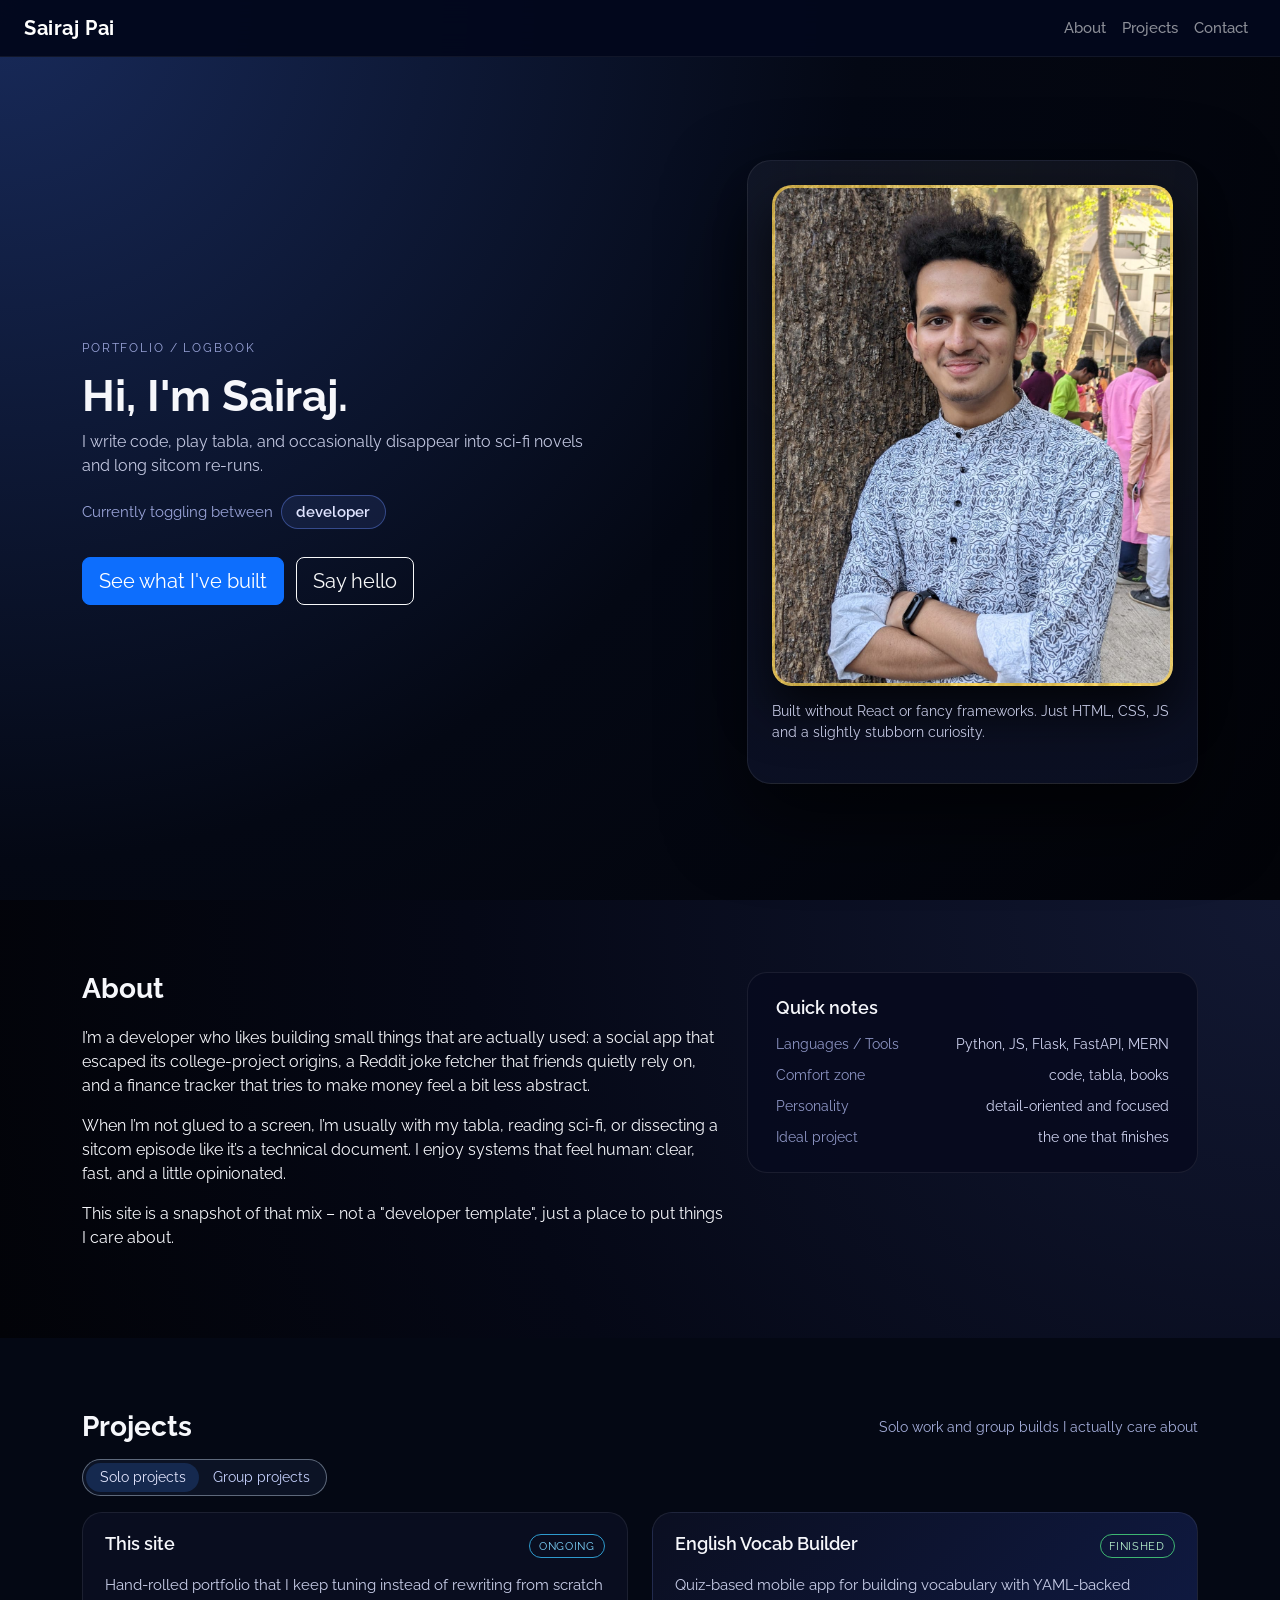
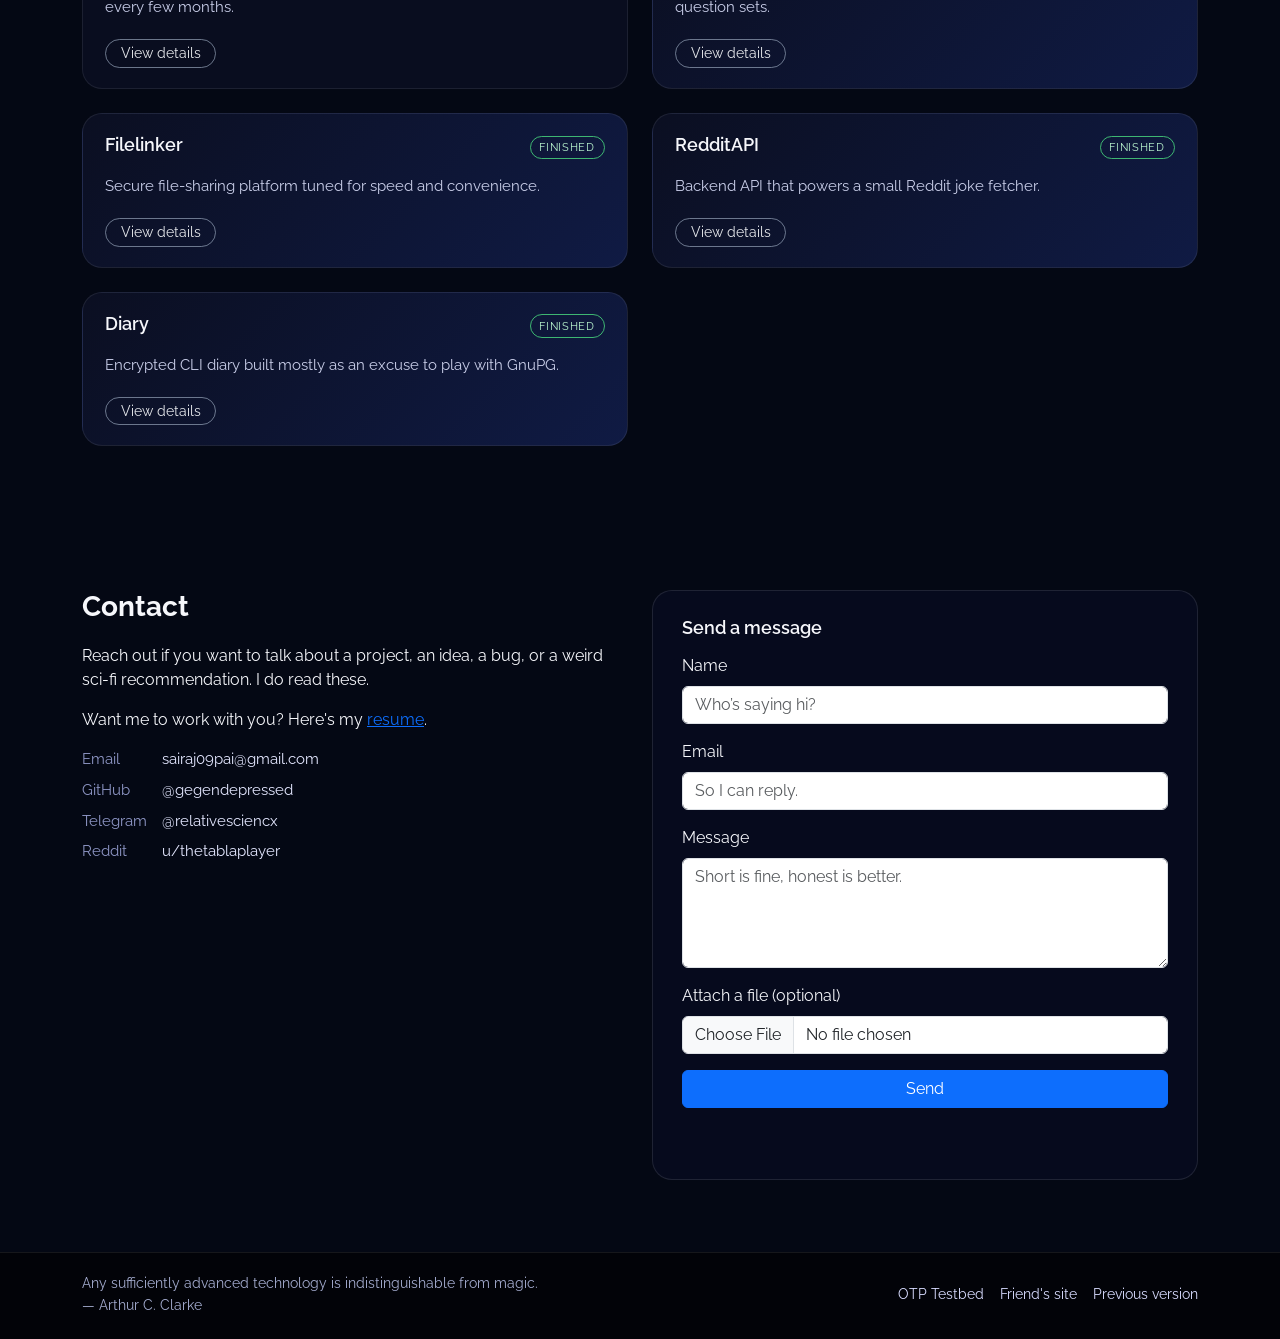
==== commit cb769e54: "test : otp mailer" ====
--- a/index.html
+++ b/index.html
@@ -315,6 +315,7 @@
     <div class="container d-flex flex-column flex-md-row align-items-center justify-content-between gap-3">
       <p class="mb-0 sp-footer-text" id="footer-quote"></p>
       <div class="sp-footer-links">
+        <a href="otp.html">OTP Testbed</a>
         <a href="https://frost2k5.is-a.dev" target="_blank" rel="noopener noreferrer">Friend's site</a>
         <a href="/old/v2/index.html" target="_blank" rel="noopener noreferrer">Previous version</a>
       </div>
